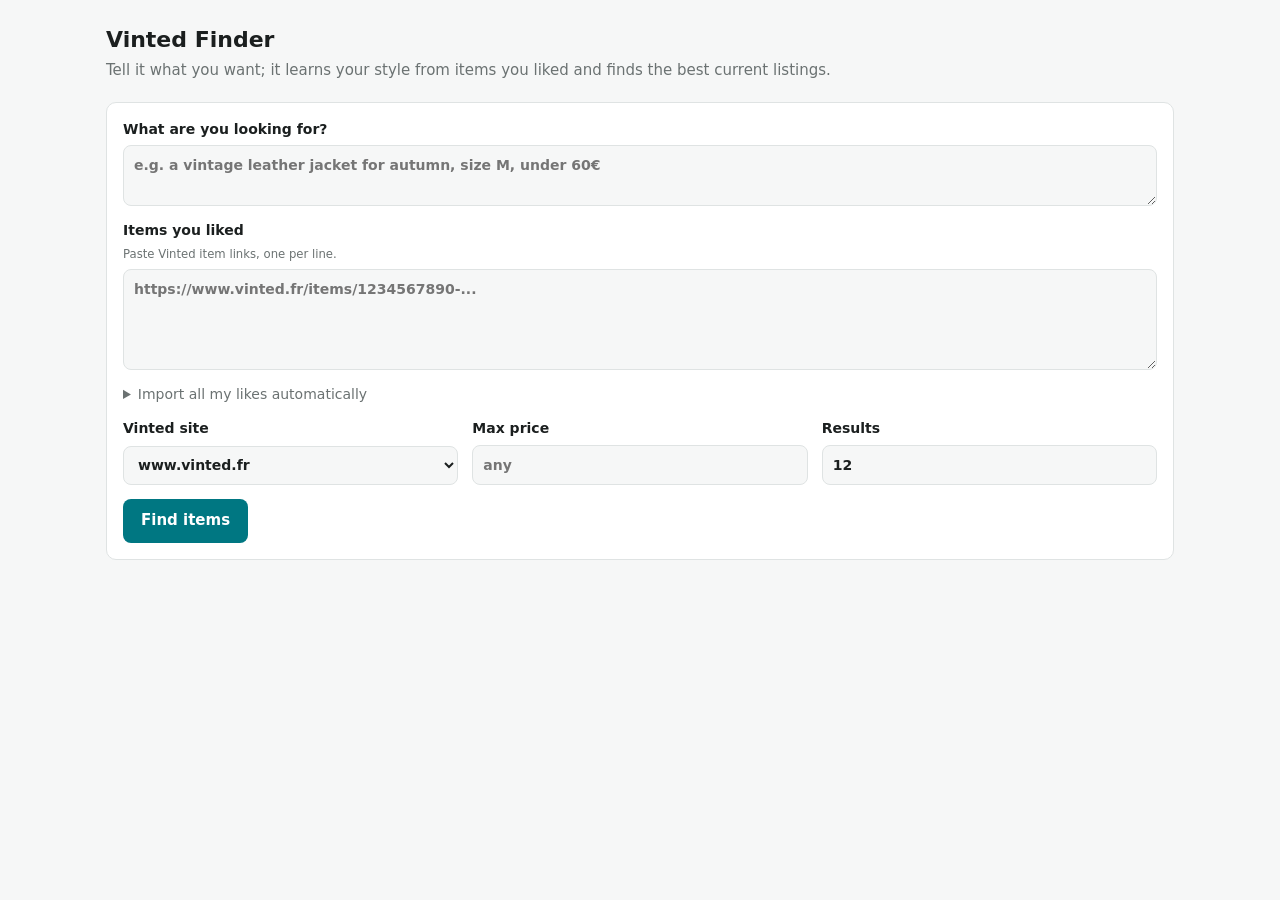
==== vinted_finder/static/index.html @ 07de02d1 "Add Vinted Finder: rank Vinted listings from your likes and a prompt Web app and CLI that read liked" ====
<!doctype html>
<html lang="en">
<head>
<meta charset="utf-8">
<meta name="viewport" content="width=device-width, initial-scale=1">
<title>Vinted Finder</title>
<style>
  :root {
    --bg: #f6f7f7; --card: #fff; --text: #1b1f1f; --muted: #6b7272;
    --line: #dfe3e3; --accent: #007782; --accent-ink: #fff; --warn: #9a5b00;
  }
  @media (prefers-color-scheme: dark) {
    :root { --bg: #121515; --card: #1b2020; --text: #e8eded; --muted: #9aa3a3;
            --line: #2c3333; --accent: #3fb5c0; --accent-ink: #0b1414; --warn: #e0a54a; }
  }
  * { box-sizing: border-box; }
  body { margin: 0; background: var(--bg); color: var(--text);
         font: 15px/1.45 system-ui, -apple-system, "Segoe UI", sans-serif; }
  main { max-width: 1100px; margin: 0 auto; padding: 24px 16px 64px; }
  h1 { font-size: 22px; margin: 0 0 4px; }
  .sub { color: var(--muted); margin: 0 0 20px; }
  form { background: var(--card); border: 1px solid var(--line); border-radius: 10px;
         padding: 16px; display: grid; gap: 14px; }
  label { display: grid; gap: 6px; font-weight: 600; font-size: 14px; }
  label small { font-weight: 400; color: var(--muted); }
  textarea, input, select { font: inherit; color: inherit; background: var(--bg);
         border: 1px solid var(--line); border-radius: 8px; padding: 9px 10px; width: 100%; }
  textarea { resize: vertical; }
  .row { display: grid; grid-template-columns: repeat(auto-fit, minmax(160px, 1fr)); gap: 14px; }
  details summary { cursor: pointer; color: var(--muted); font-size: 14px; }
  details[open] summary { margin-bottom: 10px; }
  button { font: inherit; font-weight: 600; background: var(--accent); color: var(--accent-ink);
           border: 0; border-radius: 8px; padding: 11px 18px; cursor: pointer; justify-self: start; }
  button:disabled { opacity: .6; cursor: progress; }
  #status { color: var(--muted); margin: 18px 0 0; min-height: 1.4em; }
  #status.err { color: var(--warn); }
  .profile { background: var(--card); border: 1px solid var(--line); border-radius: 10px;
             padding: 14px 16px; margin-top: 18px; }
  .profile p { margin: 0 0 6px; }
  .chips { display: flex; flex-wrap: wrap; gap: 6px; }
  .chip { font-size: 13px; border: 1px solid var(--line); border-radius: 999px; padding: 2px 10px; color: var(--muted); }
  .grid { display: grid; grid-template-columns: repeat(auto-fill, minmax(200px, 1fr)); gap: 14px; margin-top: 18px; }
  .item { background: var(--card); border: 1px solid var(--line); border-radius: 10px; overflow: hidden;
          display: flex; flex-direction: column; text-decoration: none; color: inherit; }
  .item img { width: 100%; aspect-ratio: 3/4; object-fit: cover; background: var(--line); display: block; }
  .item .body { padding: 10px 12px 12px; display: grid; gap: 4px; }
  .item .top { display: flex; justify-content: space-between; gap: 8px; align-items: baseline; }
  .price { font-weight: 700; }
  .score { font-size: 12px; font-weight: 700; color: var(--accent); }
  .title { font-size: 14px; overflow: hidden; text-overflow: ellipsis; white-space: nowrap; }
  .meta { font-size: 13px; color: var(--muted); }
  .reason { font-size: 13px; }
</style>
</head>
<body>
<main>
  <h1>Vinted Finder</h1>
  <p class="sub">Tell it what you want; it learns your style from items you liked and finds the best current listings.</p>

  <form id="f">
    <label>What are you looking for?
      <textarea name="prompt" rows="2" placeholder="e.g. a vintage leather jacket for autumn, size M, under 60€"></textarea>
    </label>
    <label>Items you liked <small>Paste Vinted item links, one per line.</small>
      <textarea name="liked" rows="4" placeholder="https://www.vinted.fr/items/1234567890-..."></textarea>
    </label>
    <details>
      <summary>Import all my likes automatically</summary>
      <label>Vinted cookie <small>Log in to Vinted in your browser, open DevTools → Network, click any request to vinted, and copy the whole <code>Cookie</code> request header. It stays on this server and is only sent to Vinted.</small>
        <textarea name="cookie" rows="2" placeholder="access_token_web=...; ..."></textarea>
      </label>
    </details>
    <div class="row">
      <label>Vinted site
        <select name="domain">
          <option>www.vinted.fr</option><option>www.vinted.co.uk</option><option>www.vinted.com</option>
          <option>www.vinted.de</option><option>www.vinted.es</option><option>www.vinted.it</option>
          <option>www.vinted.nl</option><option>www.vinted.be</option><option>www.vinted.pl</option>
          <option>www.vinted.pt</option><option>www.vinted.at</option><option>www.vinted.lt</option>
          <option>www.vinted.cz</option><option>www.vinted.sk</option><option>www.vinted.lu</option>
        </select>
      </label>
      <label>Max price <input name="max_price" type="number" min="0" step="1" placeholder="any"></label>
      <label>Results <input name="top_n" type="number" min="1" max="40" value="12"></label>
    </div>
    <button id="go" type="submit">Find items</button>
  </form>

  <p id="status" role="status"></p>
  <div id="profile"></div>
  <div id="results" class="grid"></div>
</main>

<script>
const $ = (s) => document.querySelector(s);
const form = $("#f");
const esc = (s) => String(s ?? "").replace(/[&<>"']/g, (c) => ({"&":"&amp;","<":"&lt;",">":"&gt;",'"':"&quot;","'":"&#39;"}[c]));

try {
  const saved = JSON.parse(localStorage.getItem("vf-form") || "{}");
  for (const [k, v] of Object.entries(saved)) if (form.elements[k] && k !== "cookie") form.elements[k].value = v;
} catch {}

form.addEventListener("submit", async (e) => {
  e.preventDefault();
  const fd = new FormData(form);
  const body = {
    prompt: fd.get("prompt").trim(),
    liked_urls: fd.get("liked").split(/\s+/).filter((u) => u.includes("/items/")),
    cookie: fd.get("cookie").trim() || null,
    domain: fd.get("domain"),
    max_price: fd.get("max_price") ? Number(fd.get("max_price")) : null,
    top_n: Number(fd.get("top_n") || 12),
  };
  try {
    const { cookie, ...rest } = Object.fromEntries(fd);
    localStorage.setItem("vf-form", JSON.stringify(rest));
  } catch {}

  $("#go").disabled = true;
  $("#status").className = "";
  $("#status").textContent = "Reading your likes, searching Vinted and ranking listings… (about a minute)";
  $("#profile").innerHTML = ""; $("#results").innerHTML = "";
  try {
    const r = await fetch("/api/find", { method: "POST", headers: { "Content-Type": "application/json" }, body: JSON.stringify(body) });
    const data = await r.json();
    if (!r.ok) throw new Error(data.detail || r.statusText);
    render(data);
  } catch (err) {
    $("#status").className = "err";
    $("#status").textContent = "Error: " + err.message;
  } finally {
    $("#go").disabled = false;
  }
});

function render(d) {
  $("#status").textContent = `Checked ${d.candidates_seen} listings using ${d.liked.length} liked item(s). Top ${d.results.length}:`
    + (d.warnings.length ? "  ⚠ " + d.warnings.join(" · ") : "");
  $("#profile").innerHTML = `<div class="profile"><p>${esc(d.taste_profile)}</p>
    <div class="chips">${d.queries.map((q) => `<span class="chip">${esc(q.search_text)}${q.price_to ? " ≤ " + esc(q.price_to) : ""}</span>`).join("")}</div></div>`;
  $("#results").innerHTML = d.results.map((it) => `
    <a class="item" href="${esc(it.url)}" target="_blank" rel="noopener">
      <img src="${esc(it.image)}" alt="" loading="lazy" referrerpolicy="no-referrer">
      <div class="body">
        <div class="top"><span class="price">${esc(it.price)} ${esc(it.currency)}</span><span class="score">${esc(it.score)}% match</span></div>
        <div class="title">${esc(it.title)}</div>
        <div class="meta">${esc([it.brand, it.details].filter(Boolean).join(" · "))}</div>
        <div class="reason">${esc(it.reason)}</div>
      </div>
    </a>`).join("");
}
</script>
</body>
</html>
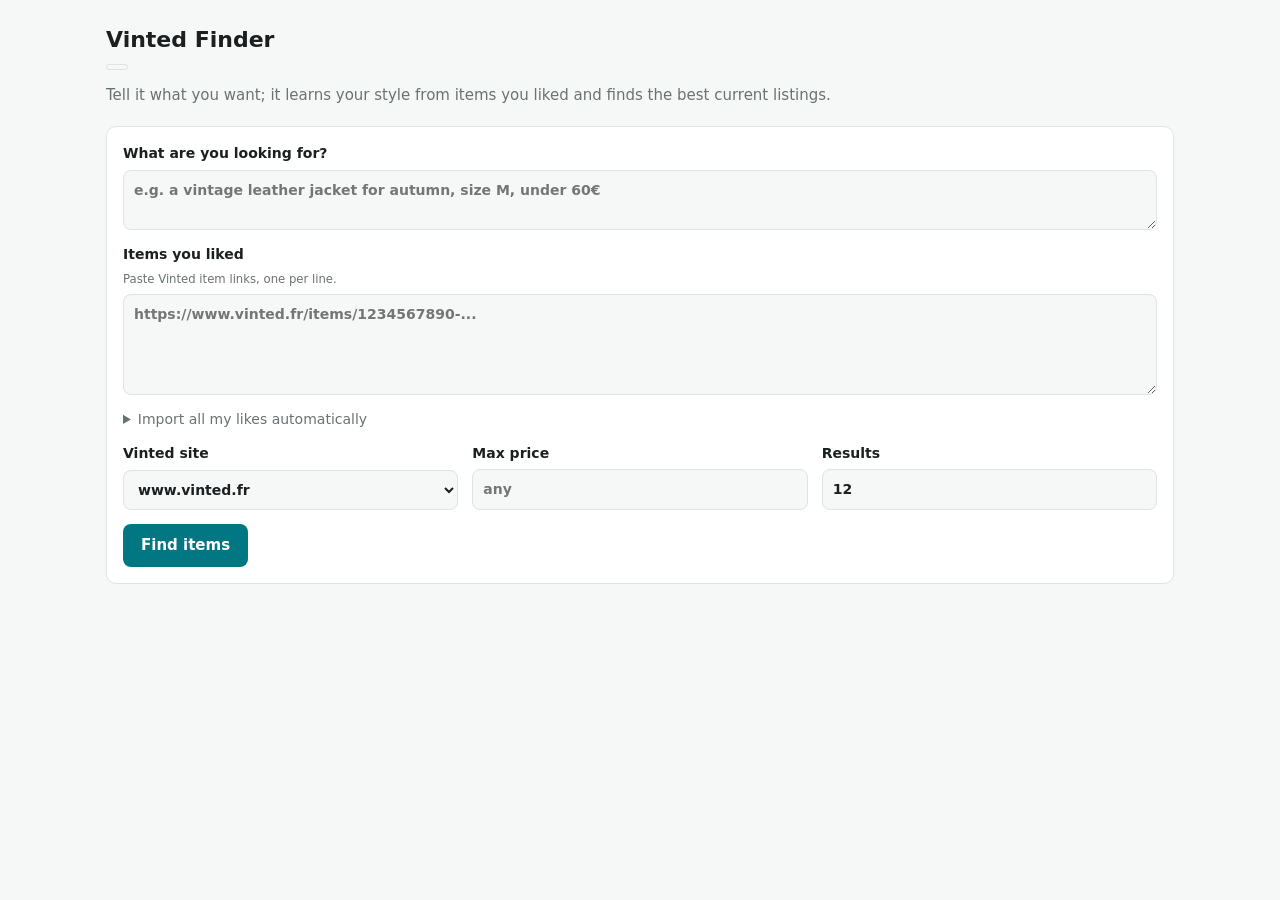
==== commit d1a90438: "Make Vinted Finder run out of the box - Keyword-matching mode when no Anthropic API key is set, inst" ====
--- a/vinted_finder/static/index.html
+++ b/vinted_finder/static/index.html
@@ -18,6 +18,8 @@
          font: 15px/1.45 system-ui, -apple-system, "Segoe UI", sans-serif; }
   main { max-width: 1100px; margin: 0 auto; padding: 24px 16px 64px; }
   h1 { font-size: 22px; margin: 0 0 4px; }
+  .mode { display: inline-block; font-size: 13px; border: 1px solid var(--line); border-radius: 999px;
+          padding: 2px 10px; margin: 4px 0 8px; color: var(--muted); }
   .sub { color: var(--muted); margin: 0 0 20px; }
   form { background: var(--card); border: 1px solid var(--line); border-radius: 10px;
          padding: 16px; display: grid; gap: 14px; }
@@ -55,6 +57,7 @@
 <body>
 <main>
   <h1>Vinted Finder</h1>
+  <p id="mode" class="mode" hidden></p>
   <p class="sub">Tell it what you want; it learns your style from items you liked and finds the best current listings.</p>
 
   <form id="f">
@@ -95,6 +98,12 @@
 const $ = (s) => document.querySelector(s);
 const form = $("#f");
 const esc = (s) => String(s ?? "").replace(/[&<>"']/g, (c) => ({"&":"&amp;","<":"&lt;",">":"&gt;",'"':"&quot;","'":"&#39;"}[c]));
+
+fetch("/api/health").then((r) => r.json()).then((h) => {
+  const m = $("#mode");
+  m.textContent = h.mode === "claude" ? "Ranking with Claude" : "Basic keyword mode: set ANTHROPIC_API_KEY for Claude ranking";
+  m.hidden = false;
+}).catch(() => {});
 
 try {
   const saved = JSON.parse(localStorage.getItem("vf-form") || "{}");
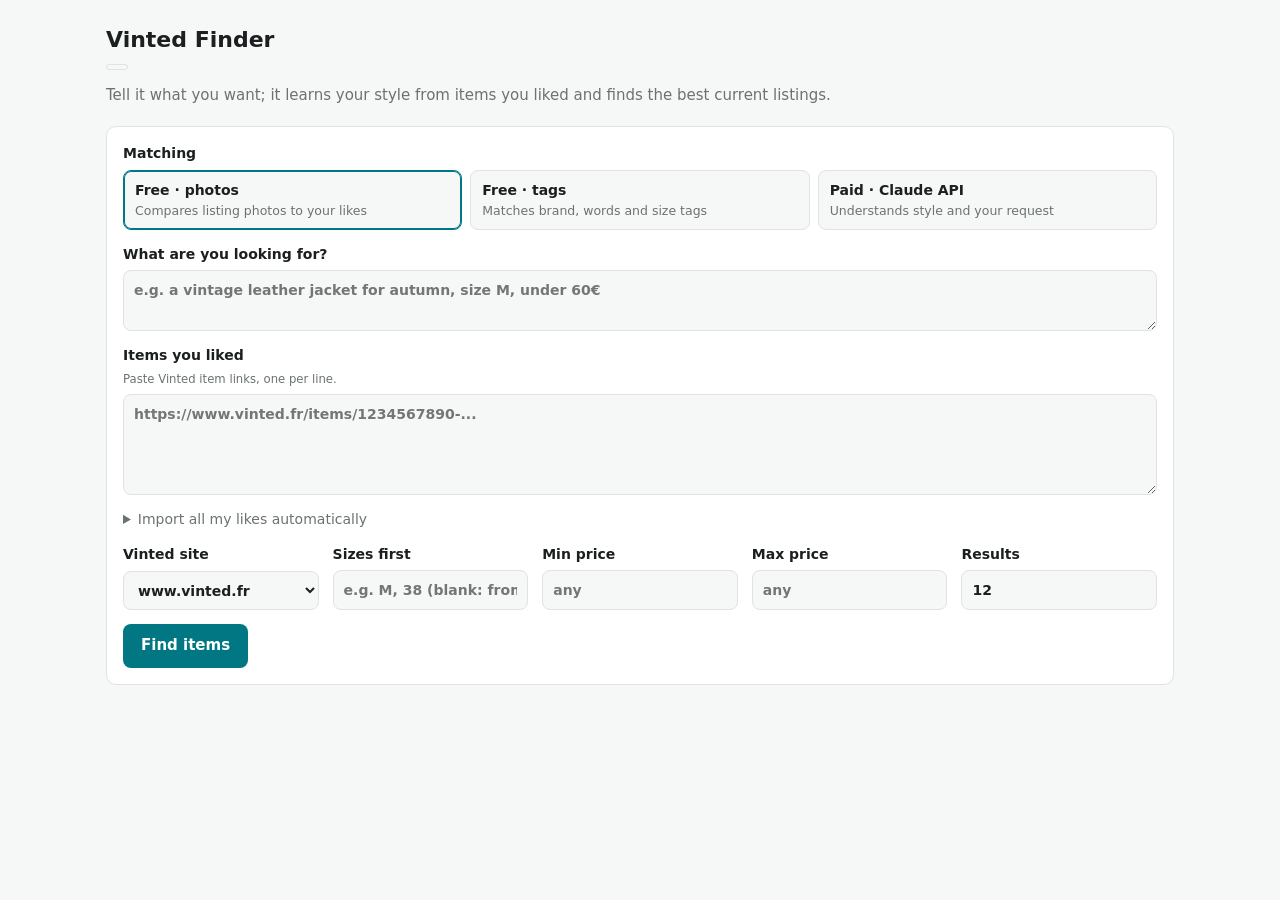
==== commit 3f96ee02: "Add min price, size priority and a paid/free mode switch - Min price alongside max price, sent to Vi" ====
--- a/vinted_finder/static/index.html
+++ b/vinted_finder/static/index.html
@@ -20,6 +20,18 @@
   h1 { font-size: 22px; margin: 0 0 4px; }
   .mode { display: inline-block; font-size: 13px; border: 1px solid var(--line); border-radius: 999px;
           padding: 2px 10px; margin: 4px 0 8px; color: var(--muted); }
+  .modes { display: grid; grid-template-columns: repeat(auto-fit, minmax(150px, 1fr)); gap: 8px; border: 0; padding: 0; margin: 0; }
+  .modes legend { font-weight: 600; font-size: 14px; margin-bottom: 6px; padding: 0; }
+  .modes label { display: block; cursor: pointer; font-weight: 400; }
+  .modes input { position: absolute; opacity: 0; width: 1px; height: 1px; }
+  .modes .opt { display: grid; gap: 2px; border: 1px solid var(--line); border-radius: 8px; padding: 9px 11px; background: var(--bg); }
+  .modes .opt b { font-size: 14px; }
+  .modes .opt span { font-size: 12.5px; color: var(--muted); font-weight: 400; }
+  .modes input:checked + .opt { border-color: var(--accent); box-shadow: inset 0 0 0 1px var(--accent); }
+  .modes input:focus-visible + .opt { outline: 2px solid var(--accent); outline-offset: 2px; }
+  .modes input:disabled + .opt { opacity: .55; cursor: not-allowed; }
+  .size { font-weight: 600; }
+  .size.match { color: var(--accent); }
   .sub { color: var(--muted); margin: 0 0 20px; }
   form { background: var(--card); border: 1px solid var(--line); border-radius: 10px;
          padding: 16px; display: grid; gap: 14px; }
@@ -61,6 +73,12 @@
   <p class="sub">Tell it what you want; it learns your style from items you liked and finds the best current listings.</p>
 
   <form id="f">
+    <fieldset class="modes">
+      <legend>Matching</legend>
+      <label><input type="radio" name="mode" value="visual"><span class="opt"><b>Free · photos</b><span id="m-visual">Compares listing photos to your likes</span></span></label>
+      <label><input type="radio" name="mode" value="keywords"><span class="opt"><b>Free · tags</b><span>Matches brand, words and size tags</span></span></label>
+      <label><input type="radio" name="mode" value="claude"><span class="opt"><b>Paid · Claude API</b><span id="m-claude">Understands style and your request</span></span></label>
+    </fieldset>
     <label>What are you looking for?
       <textarea name="prompt" rows="2" placeholder="e.g. a vintage leather jacket for autumn, size M, under 60€"></textarea>
     </label>
@@ -83,6 +101,8 @@
           <option>www.vinted.cz</option><option>www.vinted.sk</option><option>www.vinted.lu</option>
         </select>
       </label>
+      <label>Sizes first <input name="sizes" type="text" placeholder="e.g. M, 38 (blank: from likes)"></label>
+      <label>Min price <input name="min_price" type="number" min="0" step="1" placeholder="any"></label>
       <label>Max price <input name="max_price" type="number" min="0" step="1" placeholder="any"></label>
       <label>Results <input name="top_n" type="number" min="1" max="40" value="12"></label>
     </div>
@@ -99,16 +119,26 @@
 const form = $("#f");
 const esc = (s) => String(s ?? "").replace(/[&<>"']/g, (c) => ({"&":"&amp;","<":"&lt;",">":"&gt;",'"':"&quot;","'":"&#39;"}[c]));
 
+const MODE_NAMES = { claude: "Paid · Claude API", visual: "Free · photos", keywords: "Free · tags" };
+function showRemaining(remaining, limit) {
+  const m = $("#mode");
+  m.textContent = `${remaining}/${limit} searches left today`;
+  m.hidden = !limit;
+}
+
+let saved = {};
+try { saved = JSON.parse(localStorage.getItem("vf-form") || "{}"); } catch {}
+for (const [k, v] of Object.entries(saved)) if (form.elements[k] && k !== "cookie" && k !== "mode") form.elements[k].value = v;
+form.elements.mode.value = saved.mode || "visual";
+
 fetch("/api/health").then((r) => r.json()).then((h) => {
-  const m = $("#mode");
-  m.textContent = h.mode === "claude" ? "Ranking with Claude" : "Basic keyword mode: set ANTHROPIC_API_KEY for Claude ranking";
-  m.hidden = false;
+  showRemaining(h.remaining, h.daily_limit);
+  const radios = form.querySelectorAll('input[name="mode"]');
+  for (const r of radios) r.disabled = !h.modes[r.value];
+  if (!h.modes.claude) $("#m-claude").textContent = "Not set up yet (needs an API key)";
+  if (!h.modes.visual) $("#m-visual").textContent = "Not installed on this server";
+  if (!h.modes[form.elements.mode.value]) form.elements.mode.value = h.mode;
 }).catch(() => {});
-
-try {
-  const saved = JSON.parse(localStorage.getItem("vf-form") || "{}");
-  for (const [k, v] of Object.entries(saved)) if (form.elements[k] && k !== "cookie") form.elements[k].value = v;
-} catch {}
 
 form.addEventListener("submit", async (e) => {
   e.preventDefault();
@@ -118,6 +148,9 @@
     liked_urls: fd.get("liked").split(/\s+/).filter((u) => u.includes("/items/")),
     cookie: fd.get("cookie").trim() || null,
     domain: fd.get("domain"),
+    mode: fd.get("mode") || null,
+    sizes: fd.get("sizes").trim(),
+    min_price: fd.get("min_price") ? Number(fd.get("min_price")) : null,
     max_price: fd.get("max_price") ? Number(fd.get("max_price")) : null,
     top_n: Number(fd.get("top_n") || 12),
   };
@@ -143,18 +176,26 @@
   }
 });
 
+function priceRange(lo, hi) {
+  if (lo != null && hi != null) return ` · ${esc(lo)}–${esc(hi)}`;
+  if (hi != null) return ` · ≤ ${esc(hi)}`;
+  return lo != null ? ` · ≥ ${esc(lo)}` : "";
+}
+
 function render(d) {
-  $("#status").textContent = `Checked ${d.candidates_seen} listings using ${d.liked.length} liked item(s). Top ${d.results.length}:`
+  showRemaining(d.remaining, d.daily_limit);
+  $("#status").textContent = `${MODE_NAMES[d.mode] || d.mode}: checked ${d.candidates_seen} listings using ${d.liked.length} liked item(s)`
+    + (d.sizes.length ? `, size ${d.sizes.map((x) => x.toUpperCase()).join(", ")} first` : "") + `. Top ${d.results.length}:`
     + (d.warnings.length ? "  ⚠ " + d.warnings.join(" · ") : "");
   $("#profile").innerHTML = `<div class="profile"><p>${esc(d.taste_profile)}</p>
-    <div class="chips">${d.queries.map((q) => `<span class="chip">${esc(q.search_text)}${q.price_to ? " ≤ " + esc(q.price_to) : ""}</span>`).join("")}</div></div>`;
+    <div class="chips">${d.queries.map((q) => `<span class="chip">${esc(q.search_text)}${priceRange(d.min_price, q.price_to)}</span>`).join("")}</div></div>`;
   $("#results").innerHTML = d.results.map((it) => `
     <a class="item" href="${esc(it.url)}" target="_blank" rel="noopener">
       <img src="${esc(it.image)}" alt="" loading="lazy" referrerpolicy="no-referrer">
       <div class="body">
         <div class="top"><span class="price">${esc(it.price)} ${esc(it.currency)}</span><span class="score">${esc(it.score)}% match</span></div>
         <div class="title">${esc(it.title)}</div>
-        <div class="meta">${esc([it.brand, it.details].filter(Boolean).join(" · "))}</div>
+        <div class="meta">${it.size ? `<span class="size${it.size_match ? " match" : ""}">${esc(it.size)}${it.size_match ? " ✓" : ""}</span> · ` : ""}${esc([it.brand, it.details.split(" · ").slice(it.size ? 1 : 0).join(" · ")].filter(Boolean).join(" · "))}</div>
         <div class="reason">${esc(it.reason)}</div>
       </div>
     </a>`).join("");
